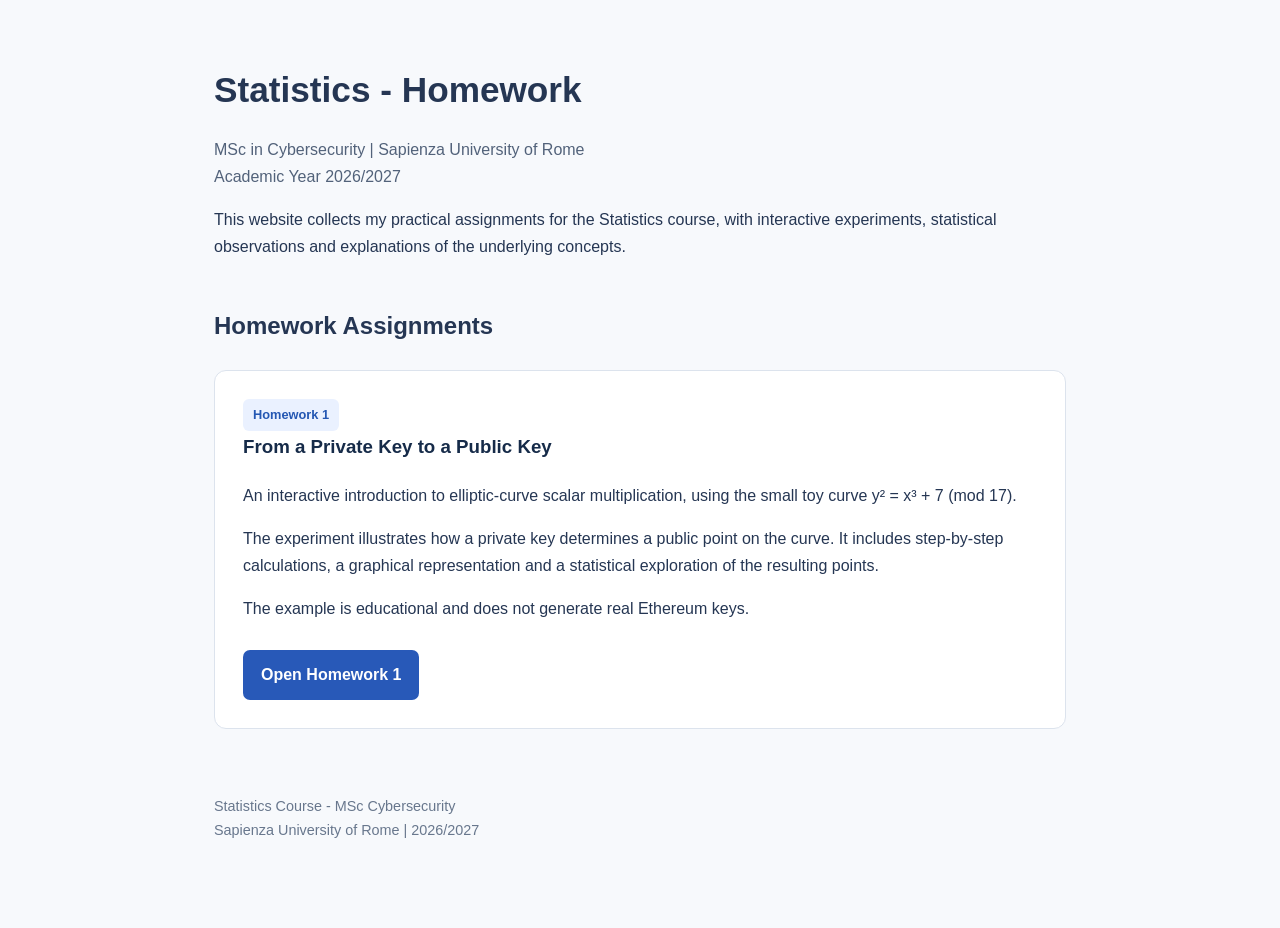
==== index.html @ 103f730e "Update homepage with Homework 1 link" ====
<!DOCTYPE html>
<html lang="en">
<head>
  <meta charset="UTF-8">
  <meta name="viewport" content="width=device-width, initial-scale=1.0">
  <title>Statistics | MSc Cybersecurity</title>
  <style>
    * {
      box-sizing: border-box;
    }

    body {
      font-family: Arial, sans-serif;
      max-width: 900px;
      margin: 60px auto;
      padding: 0 24px;
      line-height: 1.7;
      color: #253653;
      background: #f7f9fc;
    }

    h1 {
      font-size: 2.2rem;
      margin-bottom: 8px;
    }

    h2 {
      margin-top: 45px;
      font-size: 1.5rem;
    }

    .intro {
      color: #52627a;
    }

    .homework {
      background: #ffffff;
      border: 1px solid #dce3ed;
      border-radius: 12px;
      padding: 28px;
      margin-top: 24px;
    }

    .homework h3 {
      margin-top: 0;
      color: #162b49;
    }

    .tag {
      display: inline-block;
      font-size: 0.8rem;
      font-weight: bold;
      color: #2457b3;
      background: #eaf1ff;
      padding: 5px 10px;
      border-radius: 6px;
    }

    .button {
      display: inline-block;
      margin-top: 12px;
      padding: 11px 18px;
      background: #2859b8;
      color: #ffffff;
      text-decoration: none;
      border-radius: 7px;
      font-weight: bold;
    }

    .button:hover {
      background: #17438f;
    }

    footer {
      margin-top: 65px;
      padding-bottom: 25px;
      font-size: 0.9rem;
      color: #68778d;
    }
  </style>
</head>
<body>

  <header>
    <h1>Statistics - Homework</h1>
    <p class="intro">
      MSc in Cybersecurity | Sapienza University of Rome
      <br>
      Academic Year 2026/2027
    </p>
    <p>
      This website collects my practical assignments for the
      Statistics course, with interactive experiments,
      statistical observations and explanations of the
      underlying concepts.
    </p>
  </header>

  <main>
    <h2>Homework Assignments</h2>

    <section class="homework">
      <span class="tag">Homework 1</span>

      <h3>From a Private Key to a Public Key</h3>

      <p>
        An interactive introduction to elliptic-curve scalar
        multiplication, using the small toy curve
        y² = x³ + 7 (mod 17).
      </p>

      <p>
        The experiment illustrates how a private key determines
        a public point on the curve. It includes step-by-step
        calculations, a graphical representation and a
        statistical exploration of the resulting points.
      </p>

      <p>
        The example is educational and does not generate
        real Ethereum keys.
      </p>

      <a class="button" href="homework-1/">
        Open Homework 1
      </a>
    </section>

  </main>

  <footer>
    Statistics Course - MSc Cybersecurity
    <br>
    Sapienza University of Rome | 2026/2027
  </footer>

</body>
</html>
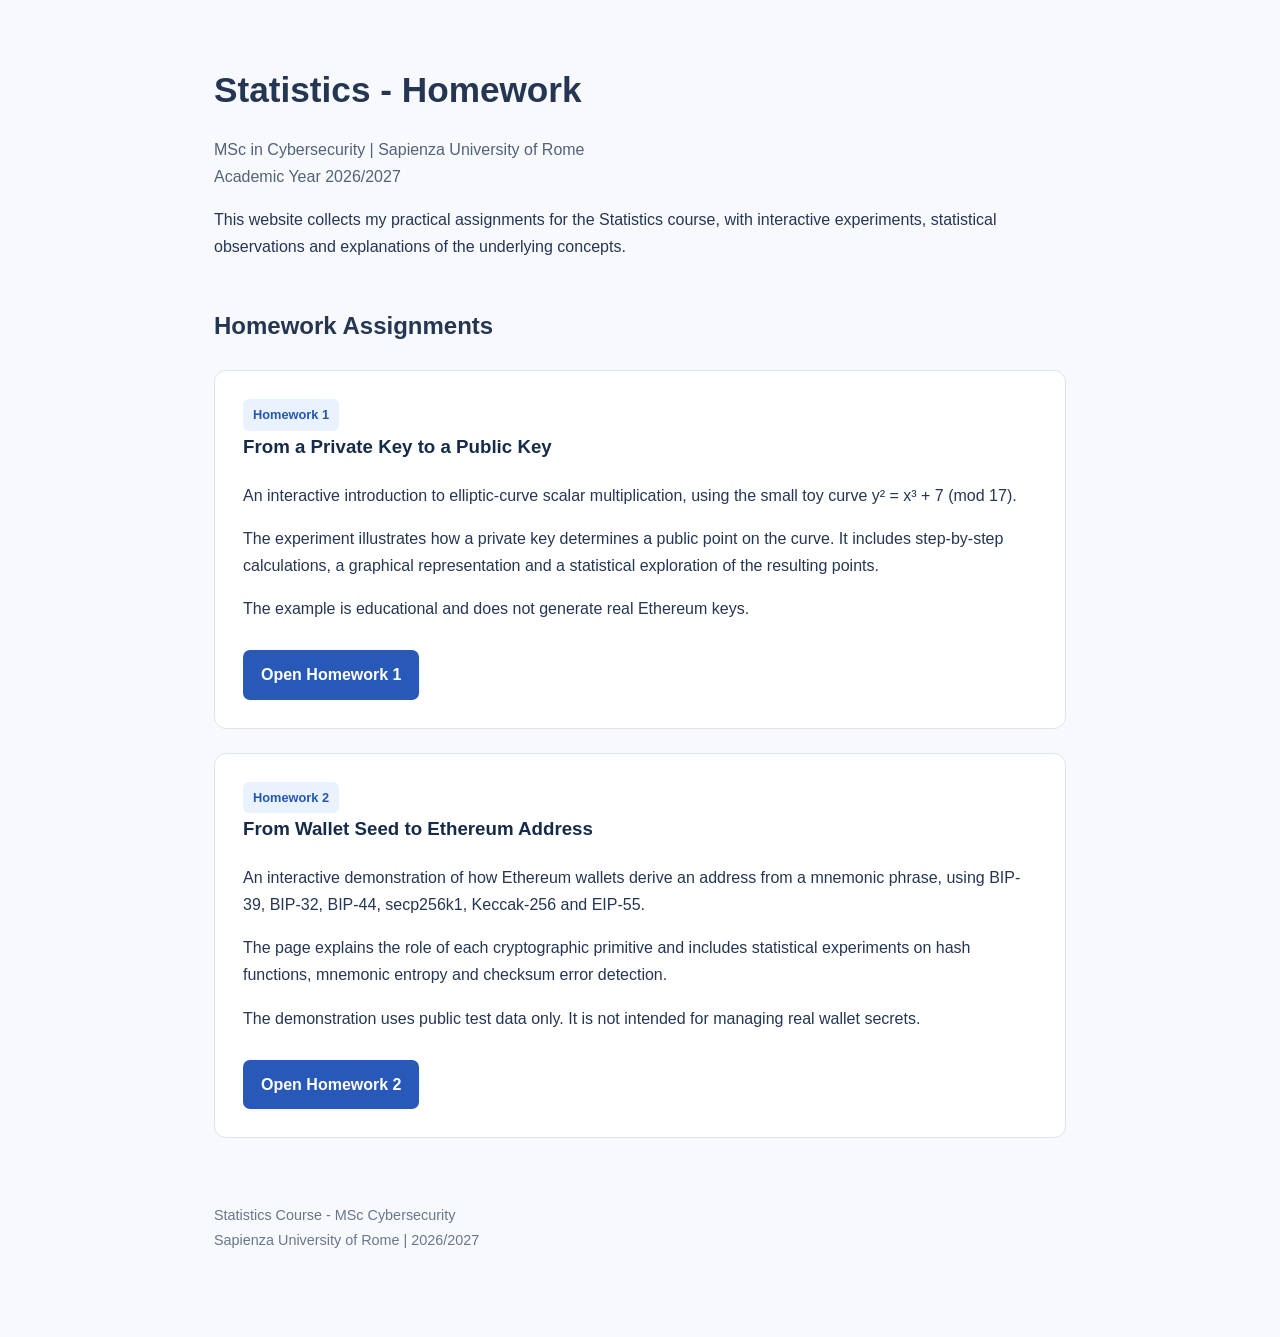
==== commit 9afb51d8: "Add Homework 2 link" ====
--- a/index.html
+++ b/index.html
@@ -127,6 +127,35 @@
         Open Homework 1
       </a>
     </section>
+  
+    <section class="homework">
+      <span class="tag">Homework 2</span>
+
+      <h3>From Wallet Seed to Ethereum Address</h3>
+
+      <p>
+        An interactive demonstration of how Ethereum wallets
+        derive an address from a mnemonic phrase, using
+        BIP-39, BIP-32, BIP-44, secp256k1, Keccak-256
+        and EIP-55.
+      </p>
+
+      <p>
+        The page explains the role of each cryptographic
+        primitive and includes statistical experiments
+        on hash functions, mnemonic entropy and
+        checksum error detection.
+      </p>
+
+      <p>
+        The demonstration uses public test data only.
+        It is not intended for managing real wallet secrets.
+      </p>
+
+      <a class="button" href="homework-2/">
+        Open Homework 2
+      </a>
+    </section>
 
   </main>
 
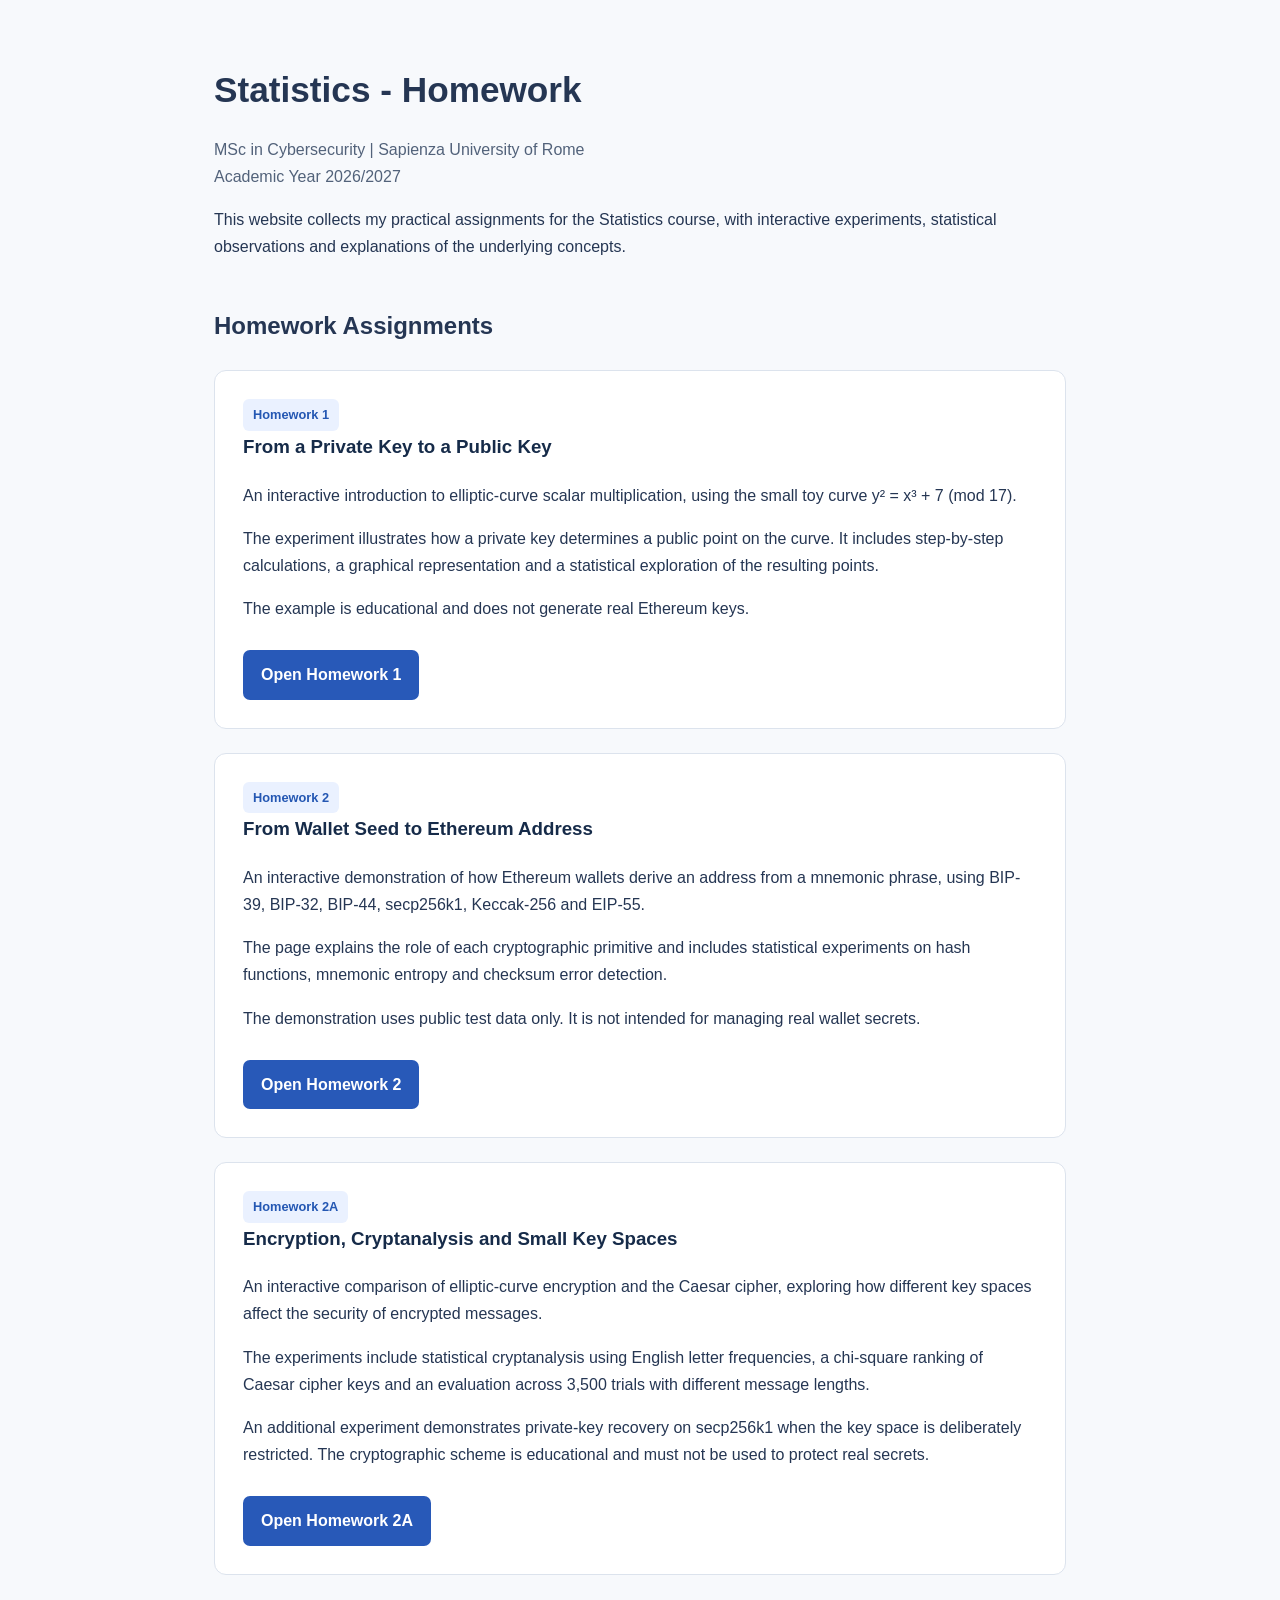
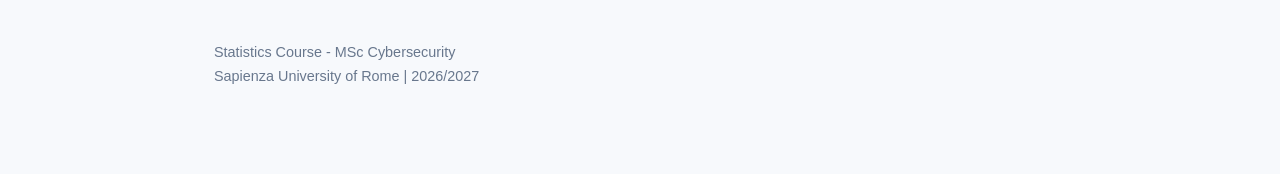
==== commit a16d9301: "Add Homework 2A to homepage" ====
--- a/index.html
+++ b/index.html
@@ -156,6 +156,36 @@
         Open Homework 2
       </a>
     </section>
+ 
+    <section class="homework">
+      <span class="tag">Homework 2A</span>
+
+      <h3>Encryption, Cryptanalysis and Small Key Spaces</h3>
+
+      <p>
+        An interactive comparison of elliptic-curve encryption
+        and the Caesar cipher, exploring how different key
+        spaces affect the security of encrypted messages.
+      </p>
+
+      <p>
+        The experiments include statistical cryptanalysis
+        using English letter frequencies, a chi-square
+        ranking of Caesar cipher keys and an evaluation
+        across 3,500 trials with different message lengths.
+      </p>
+
+      <p>
+        An additional experiment demonstrates private-key
+        recovery on secp256k1 when the key space is deliberately
+        restricted. The cryptographic scheme is educational
+        and must not be used to protect real secrets.
+      </p>
+
+      <a class="button" href="homework-2a/">
+        Open Homework 2A
+      </a>
+    </section>
 
   </main>
 
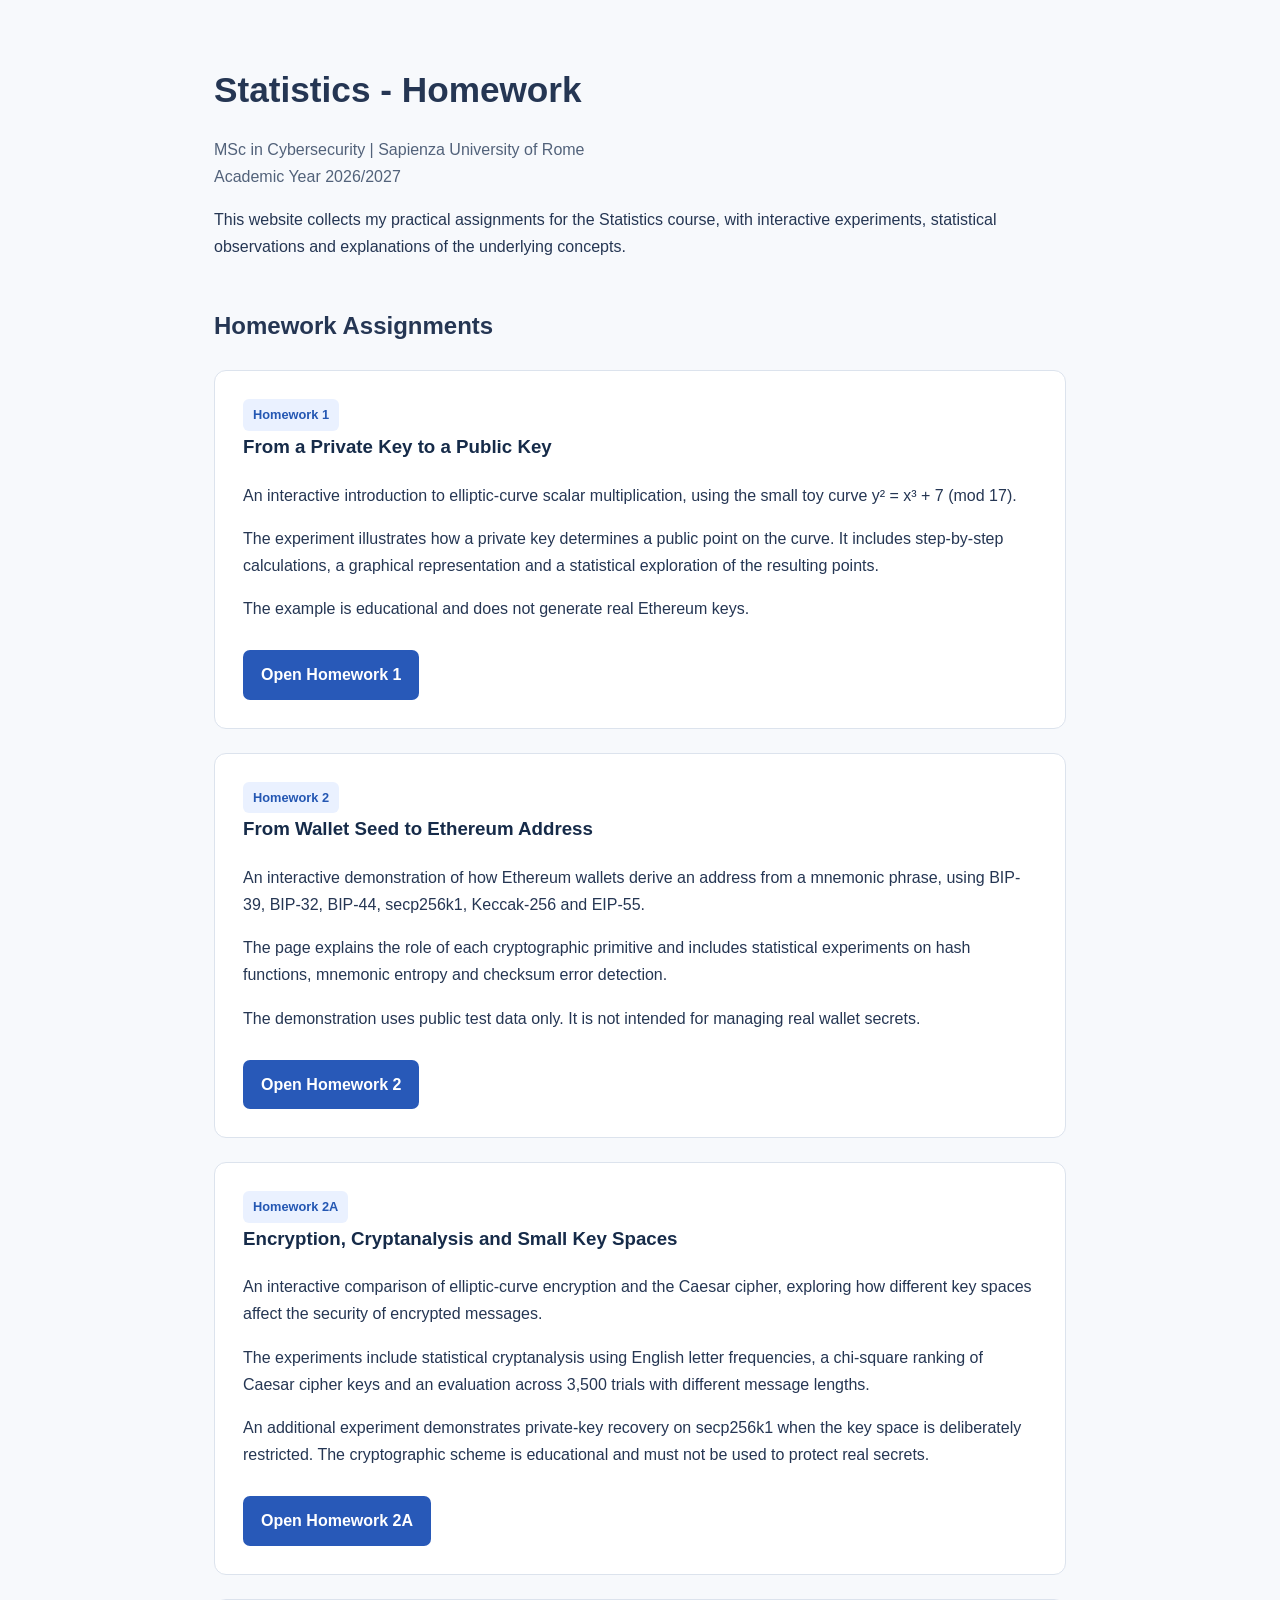
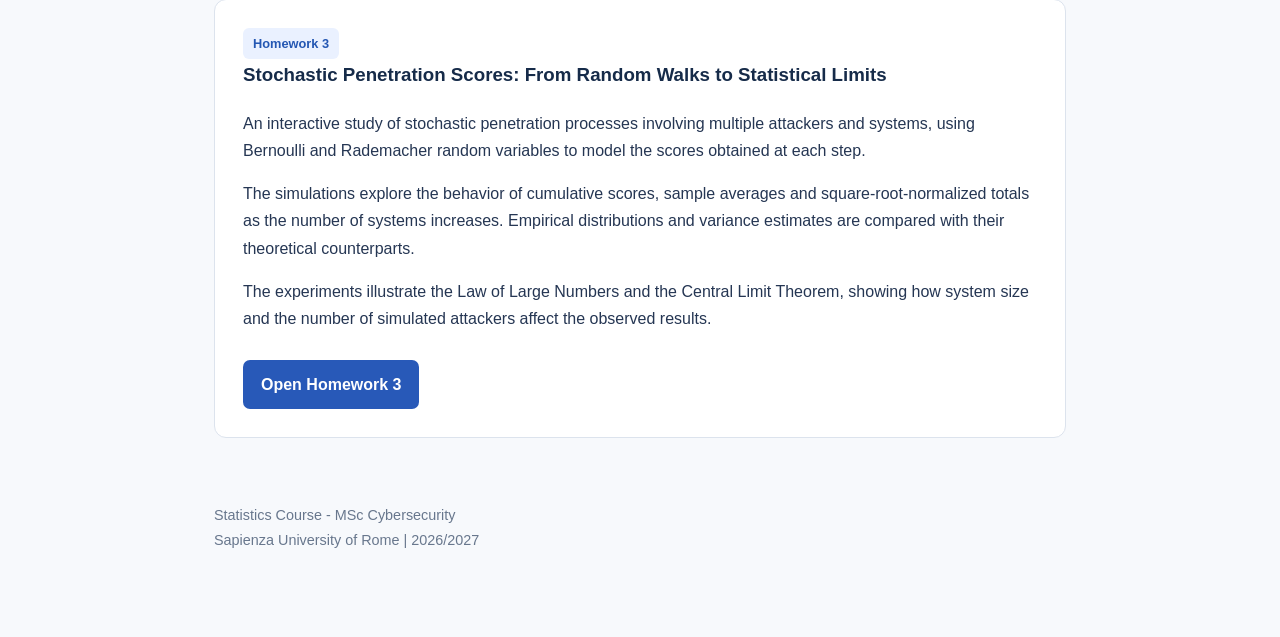
==== commit a17d476b: "Update homepage with Homework 3" ====
--- a/index.html
+++ b/index.html
@@ -187,6 +187,38 @@
       </a>
     </section>
 
+    <section class="homework">
+      <span class="tag">Homework 3</span>
+
+      <h3>Stochastic Penetration Scores: From Random Walks to Statistical Limits</h3>
+
+      <p>
+        An interactive study of stochastic penetration processes
+        involving multiple attackers and systems, using Bernoulli
+        and Rademacher random variables to model the scores
+        obtained at each step.
+      </p>
+
+      <p>
+        The simulations explore the behavior of cumulative scores,
+        sample averages and square-root-normalized totals as the
+        number of systems increases. Empirical distributions and
+        variance estimates are compared with their theoretical
+        counterparts.
+      </p>
+
+      <p>
+        The experiments illustrate the Law of Large Numbers and
+        the Central Limit Theorem, showing how system size and
+        the number of simulated attackers affect the observed
+        results.
+      </p>
+
+      <a class="button" href="homework-3/">
+        Open Homework 3
+      </a>
+    </section>
+
   </main>
 
   <footer>
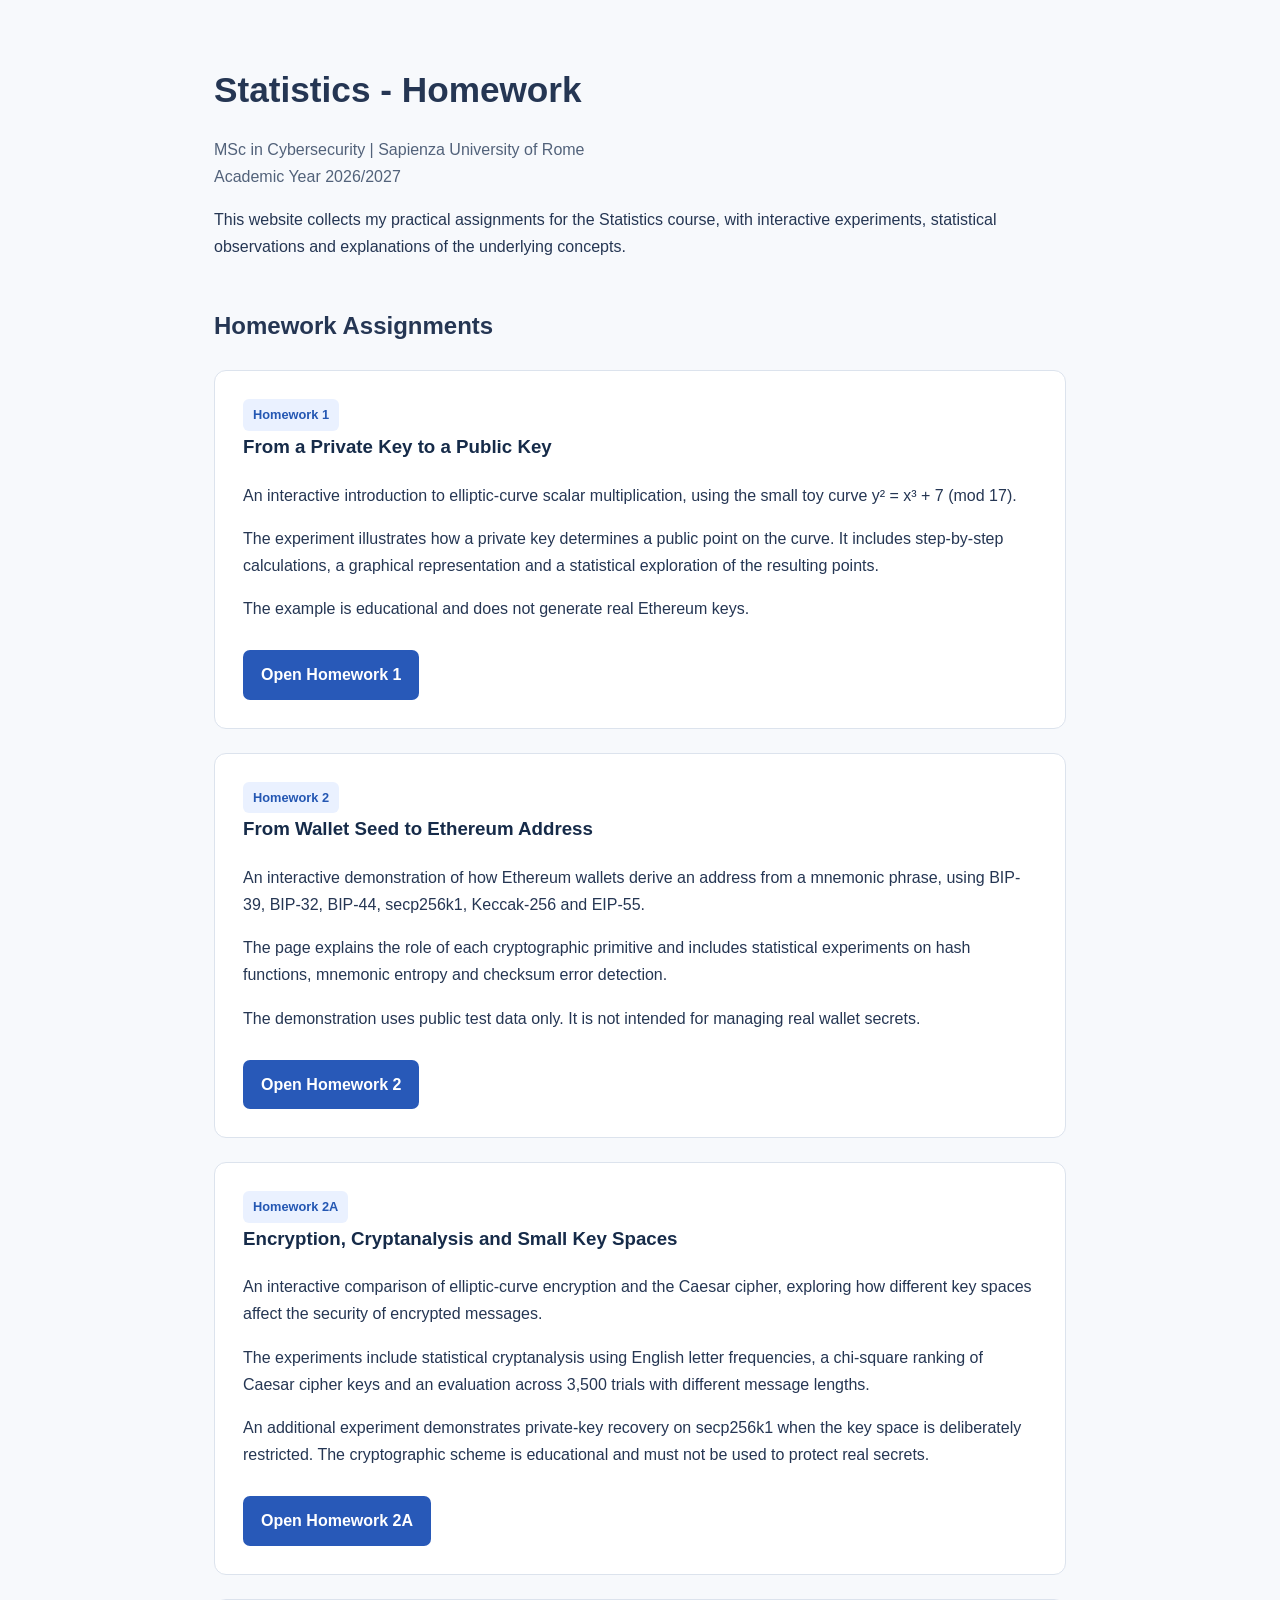
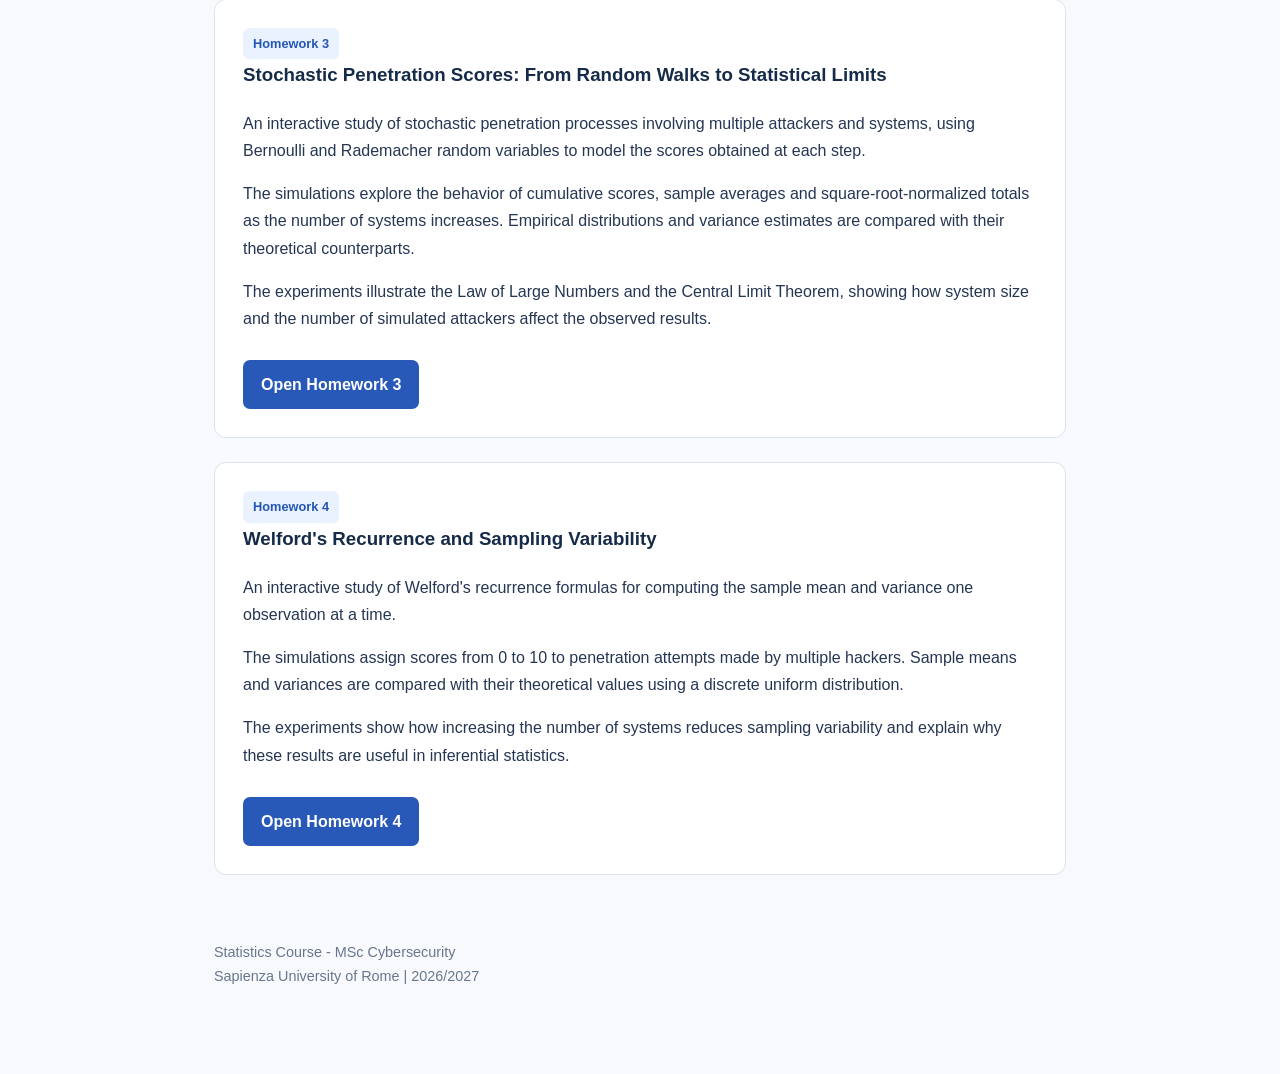
==== commit 384b5ba1: "Update index for hw4.html" ====
--- a/index.html
+++ b/index.html
@@ -218,6 +218,37 @@
         Open Homework 3
       </a>
     </section>
+   
+    <section class="homework">
+      <span class="tag">Homework 4</span>
+
+      <h3>Welford's Recurrence and Sampling Variability</h3>
+
+      <p>
+        An interactive study of Welford's recurrence formulas
+        for computing the sample mean and variance one
+        observation at a time.
+      </p>
+
+      <p>
+        The simulations assign scores from 0 to 10 to
+        penetration attempts made by multiple hackers.
+        Sample means and variances are compared with
+        their theoretical values using a discrete
+        uniform distribution.
+      </p>
+
+      <p>
+        The experiments show how increasing the number
+        of systems reduces sampling variability and
+        explain why these results are useful in
+        inferential statistics.
+      </p>
+
+      <a class="button" href="homework-4/">
+        Open Homework 4
+      </a>
+    </section>
 
   </main>
 
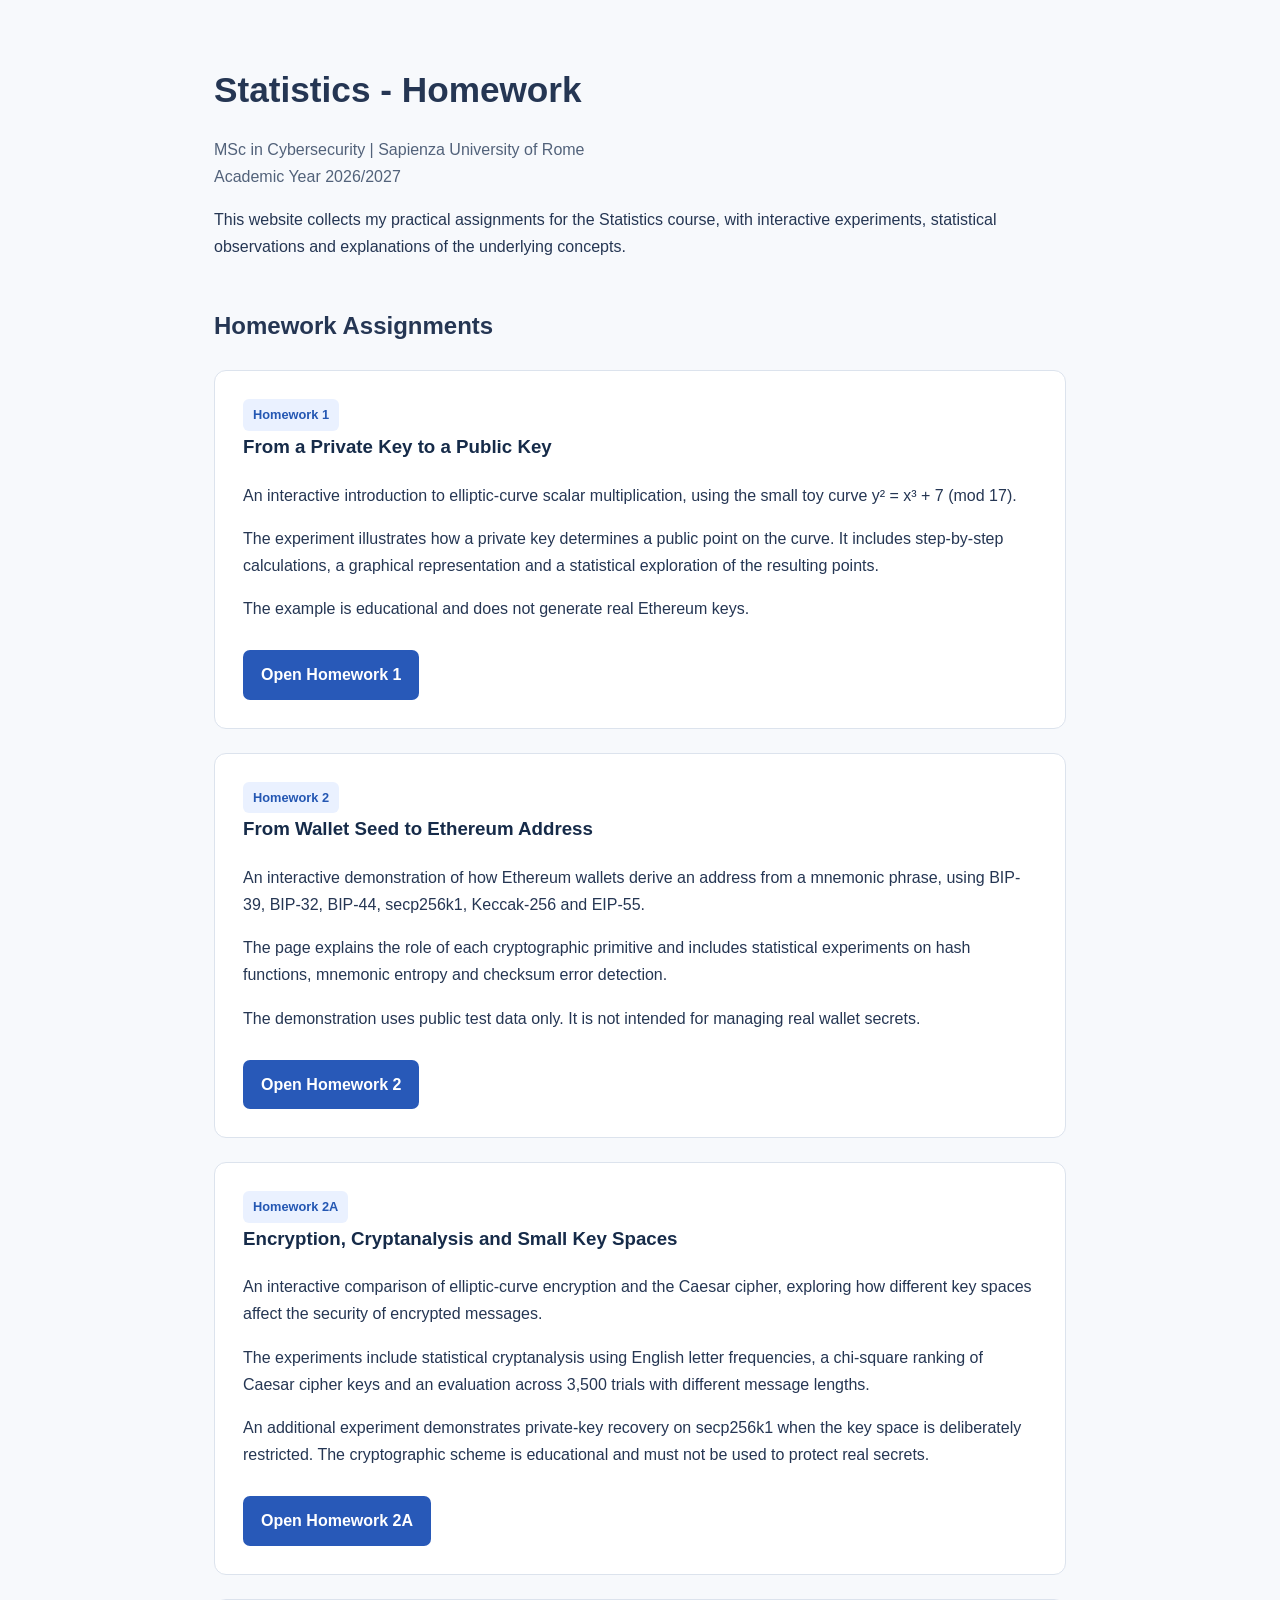
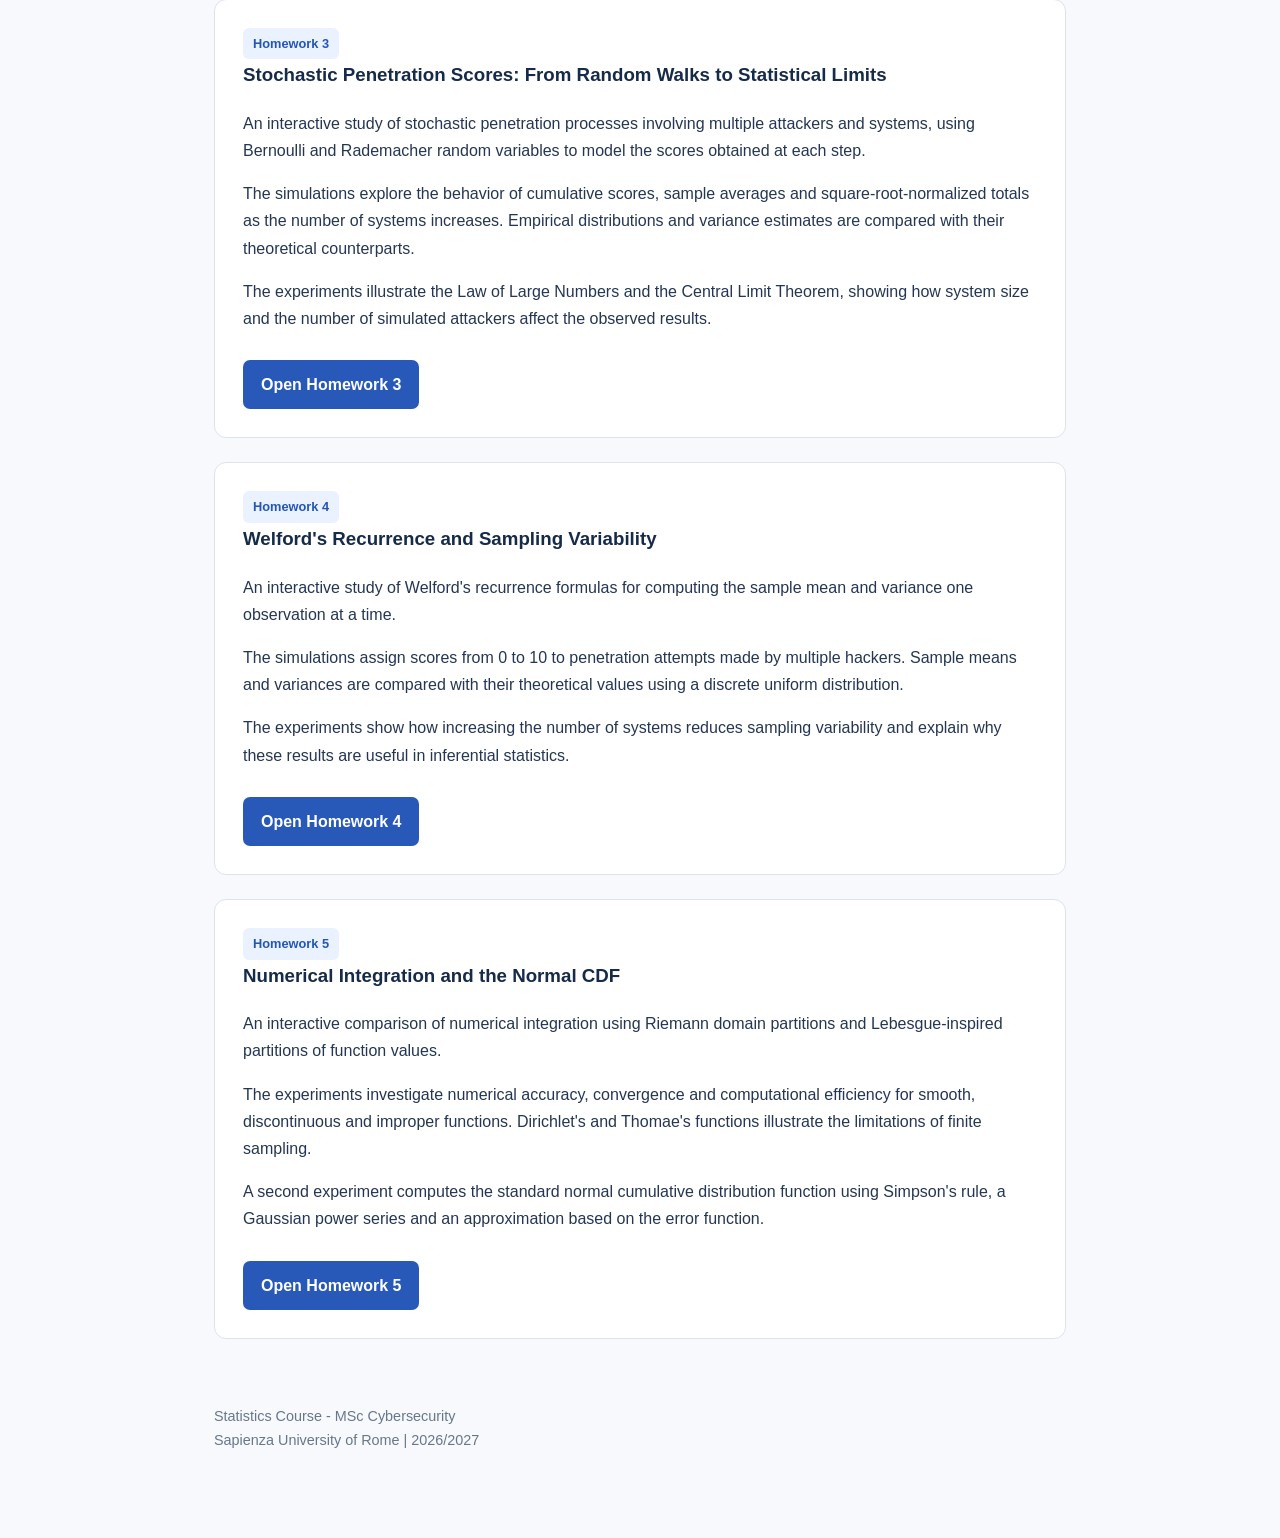
==== commit 55434068: "add homepage link to HW5 navigation" ====
--- a/index.html
+++ b/index.html
@@ -250,6 +250,37 @@
       </a>
     </section>
 
+    <section class="homework">
+      <span class="tag">Homework 5</span>
+
+      <h3>Numerical Integration and the Normal CDF</h3>
+
+      <p>
+        An interactive comparison of numerical integration
+        using Riemann domain partitions and Lebesgue-inspired
+        partitions of function values.
+      </p>
+
+      <p>
+        The experiments investigate numerical accuracy,
+        convergence and computational efficiency for
+        smooth, discontinuous and improper functions.
+        Dirichlet's and Thomae's functions illustrate
+        the limitations of finite sampling.
+      </p>
+
+      <p>
+        A second experiment computes the standard normal
+        cumulative distribution function using Simpson's
+        rule, a Gaussian power series and an approximation
+        based on the error function.
+      </p>
+
+      <a class="button" href="homework-5/">
+        Open Homework 5
+      </a>
+    </section>
+
   </main>
 
   <footer>
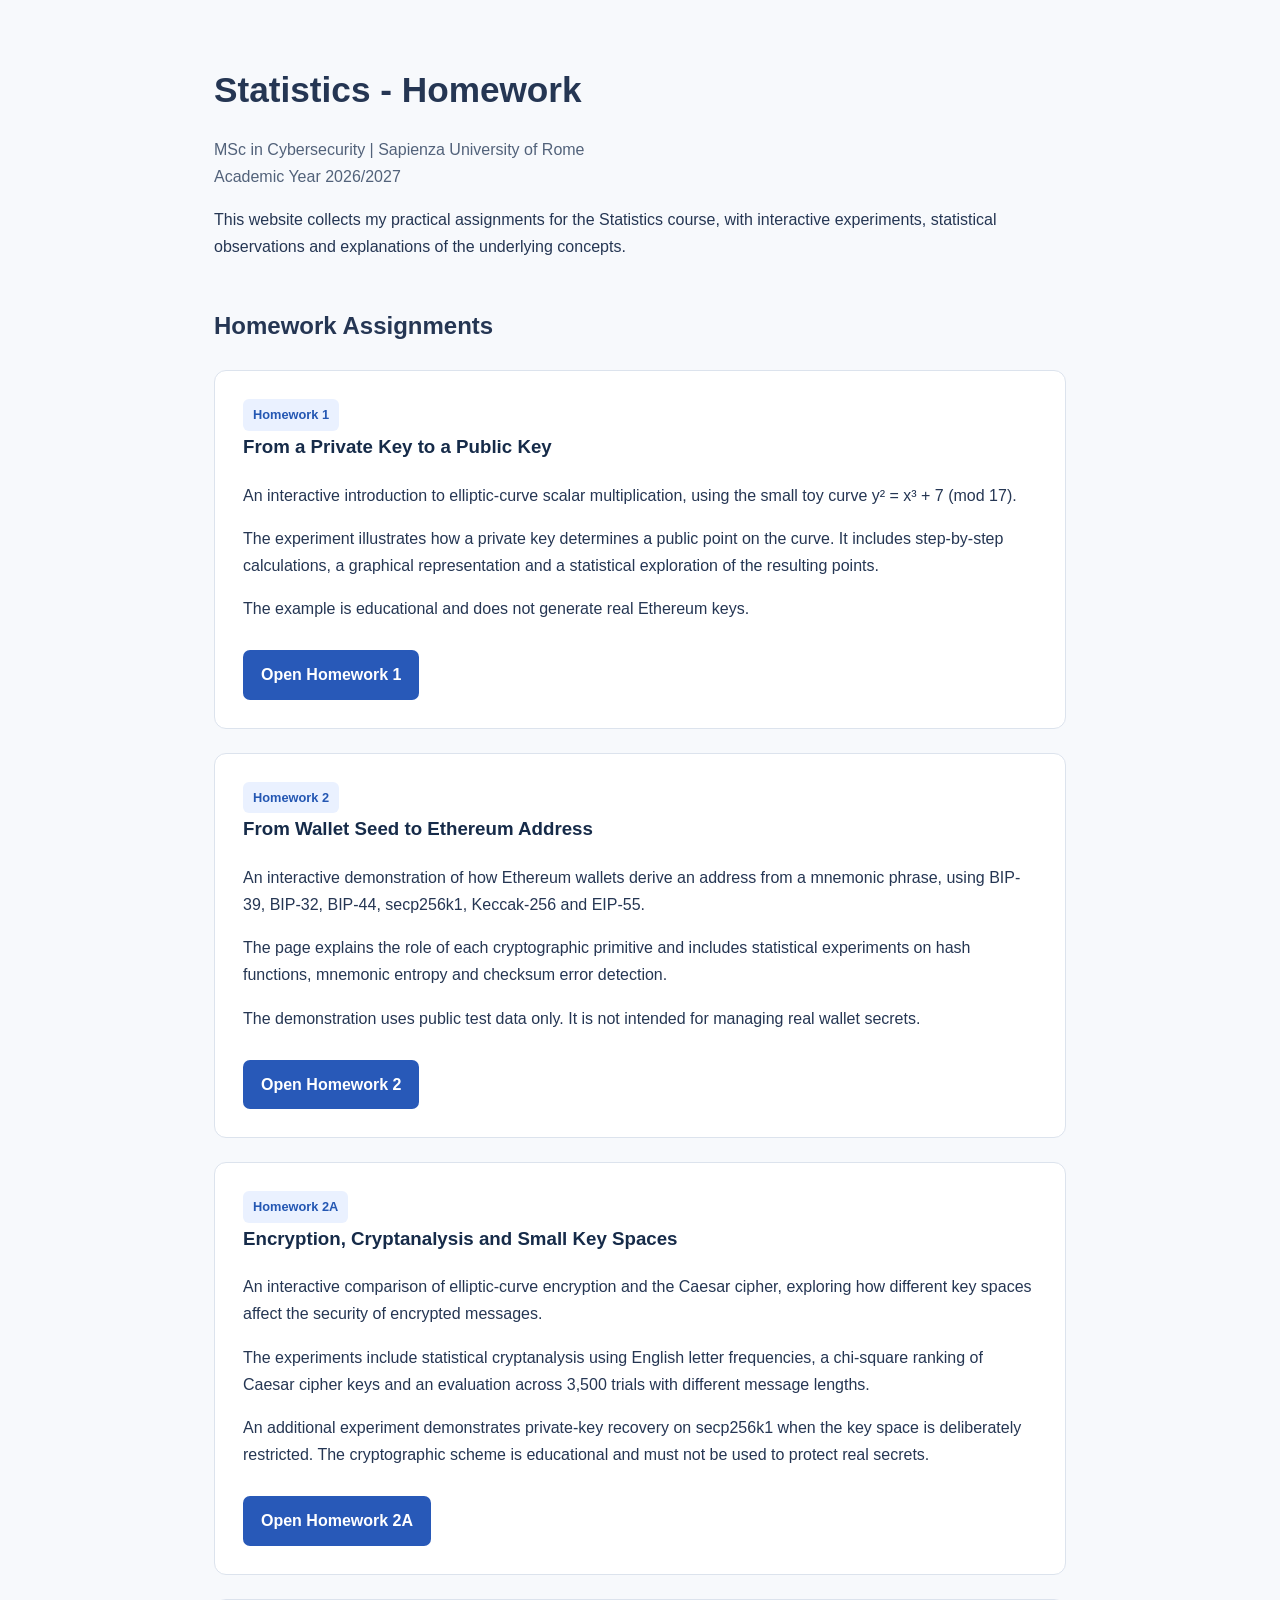
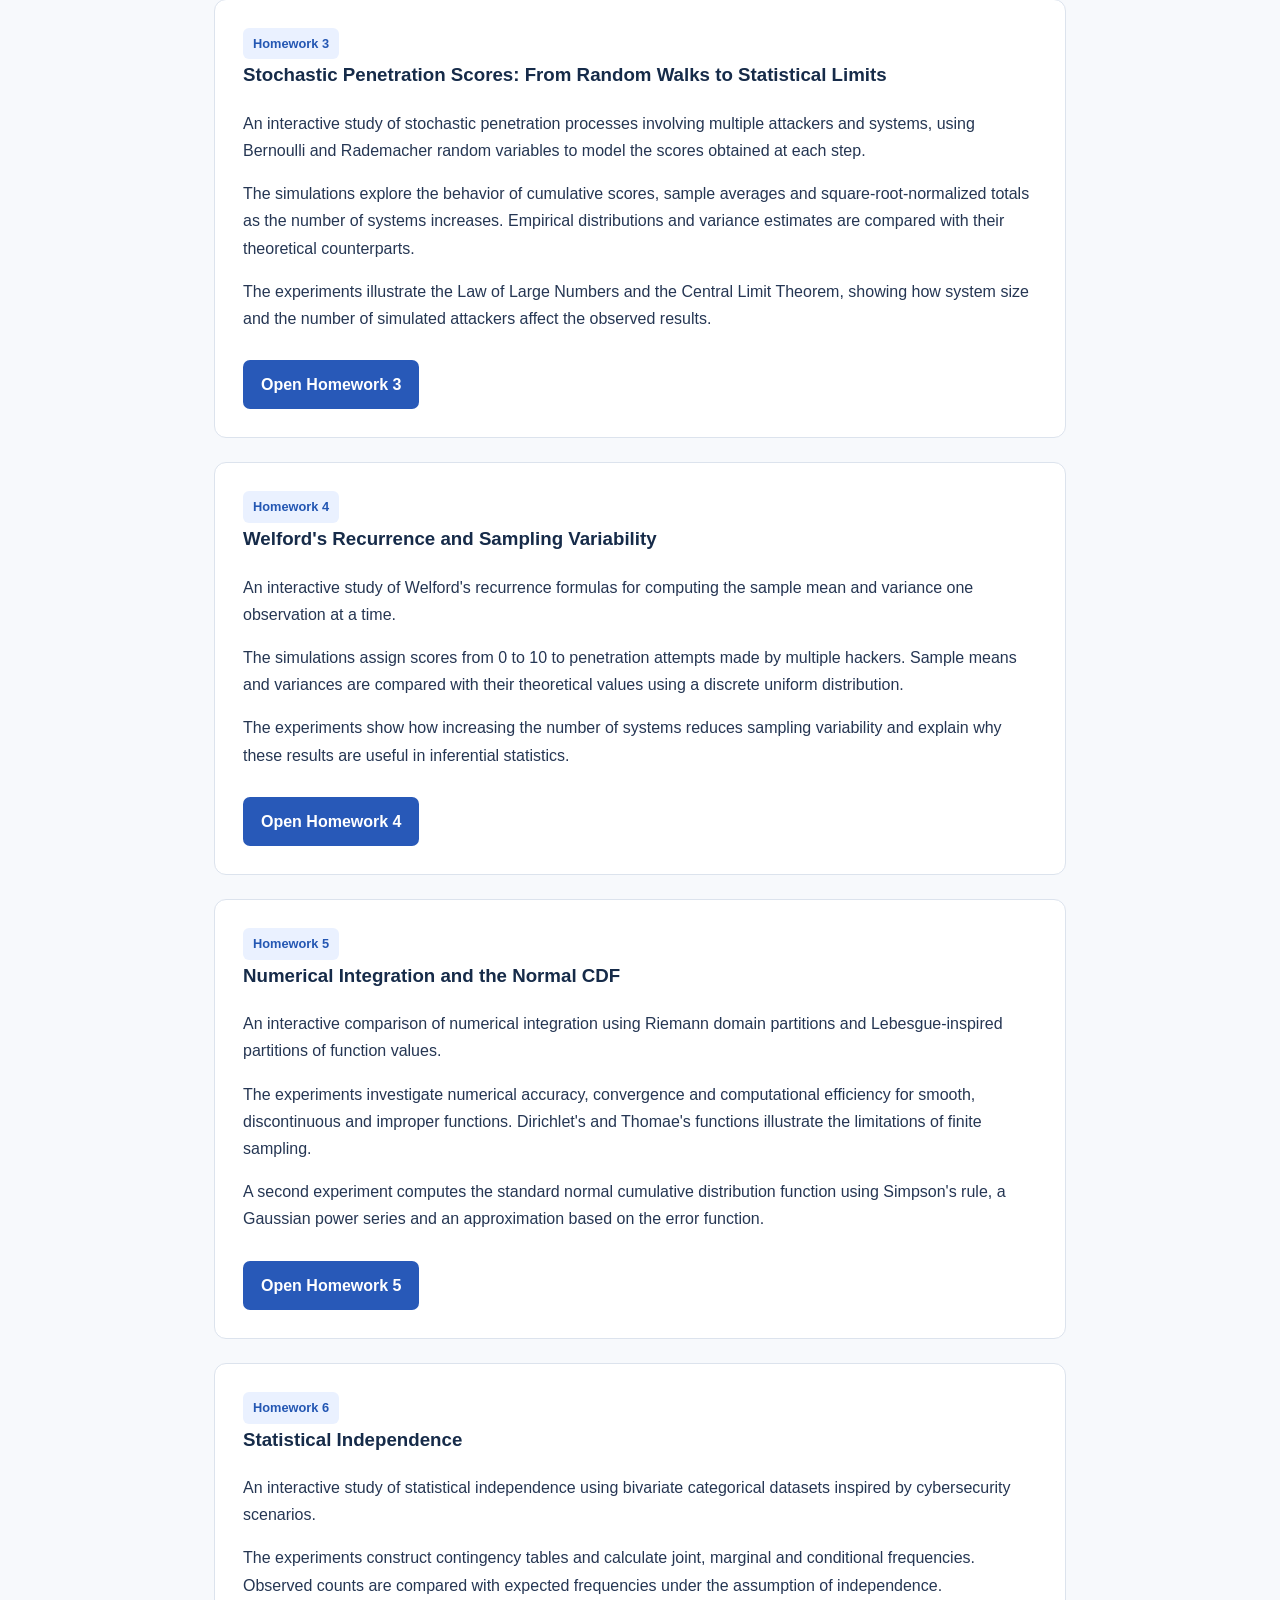
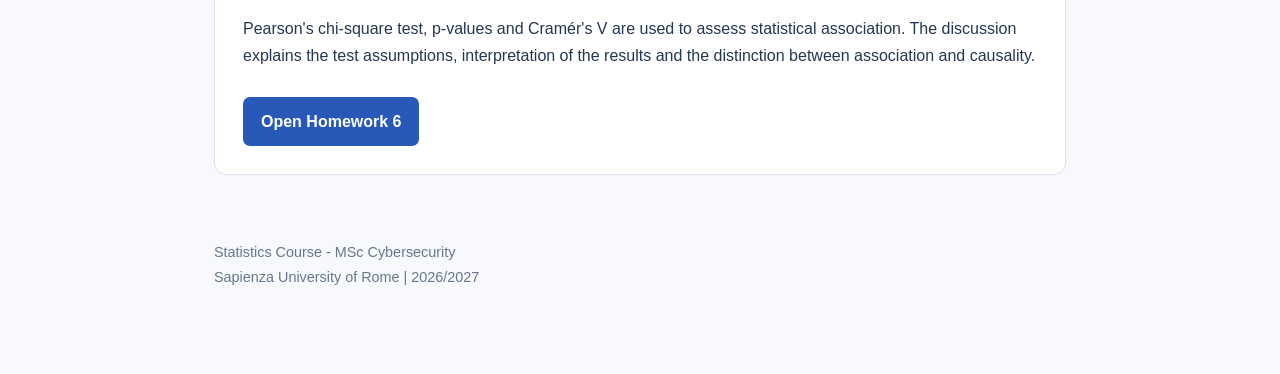
==== commit e3f96855: "Add Homework 6 to homepage" ====
--- a/index.html
+++ b/index.html
@@ -280,7 +280,36 @@
         Open Homework 5
       </a>
     </section>
-
+    <section class="homework">
+      <span class="tag">Homework 6</span>
+
+      <h3>Statistical Independence</h3>
+
+      <p>
+        An interactive study of statistical independence
+        using bivariate categorical datasets inspired by
+        cybersecurity scenarios.
+      </p>
+
+      <p>
+        The experiments construct contingency tables and
+        calculate joint, marginal and conditional frequencies.
+        Observed counts are compared with expected frequencies
+        under the assumption of independence.
+      </p>
+
+      <p>
+        Pearson's chi-square test, p-values and Cramér's V
+        are used to assess statistical association.
+        The discussion explains the test assumptions,
+        interpretation of the results and the distinction
+        between association and causality.
+      </p>
+
+      <a class="button" href="homework-6/">
+        Open Homework 6
+      </a>
+    </section>
   </main>
 
   <footer>
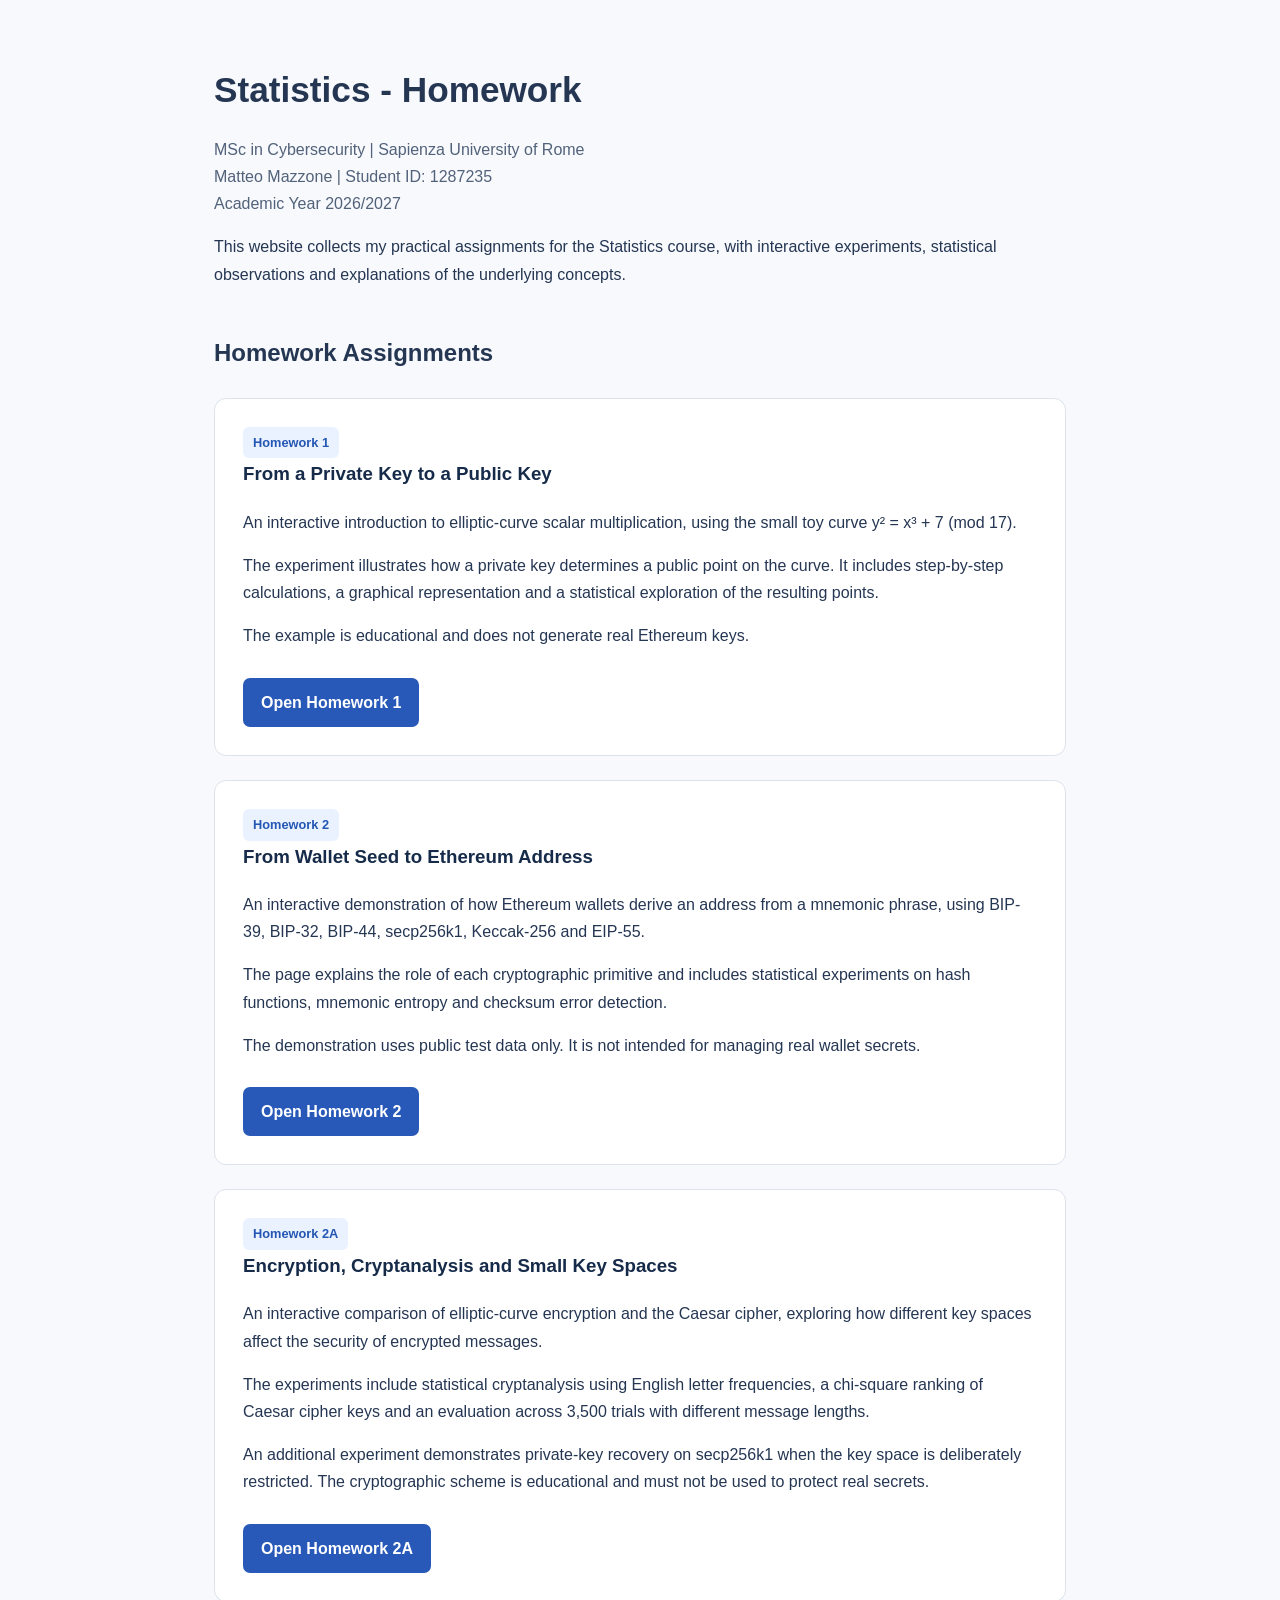
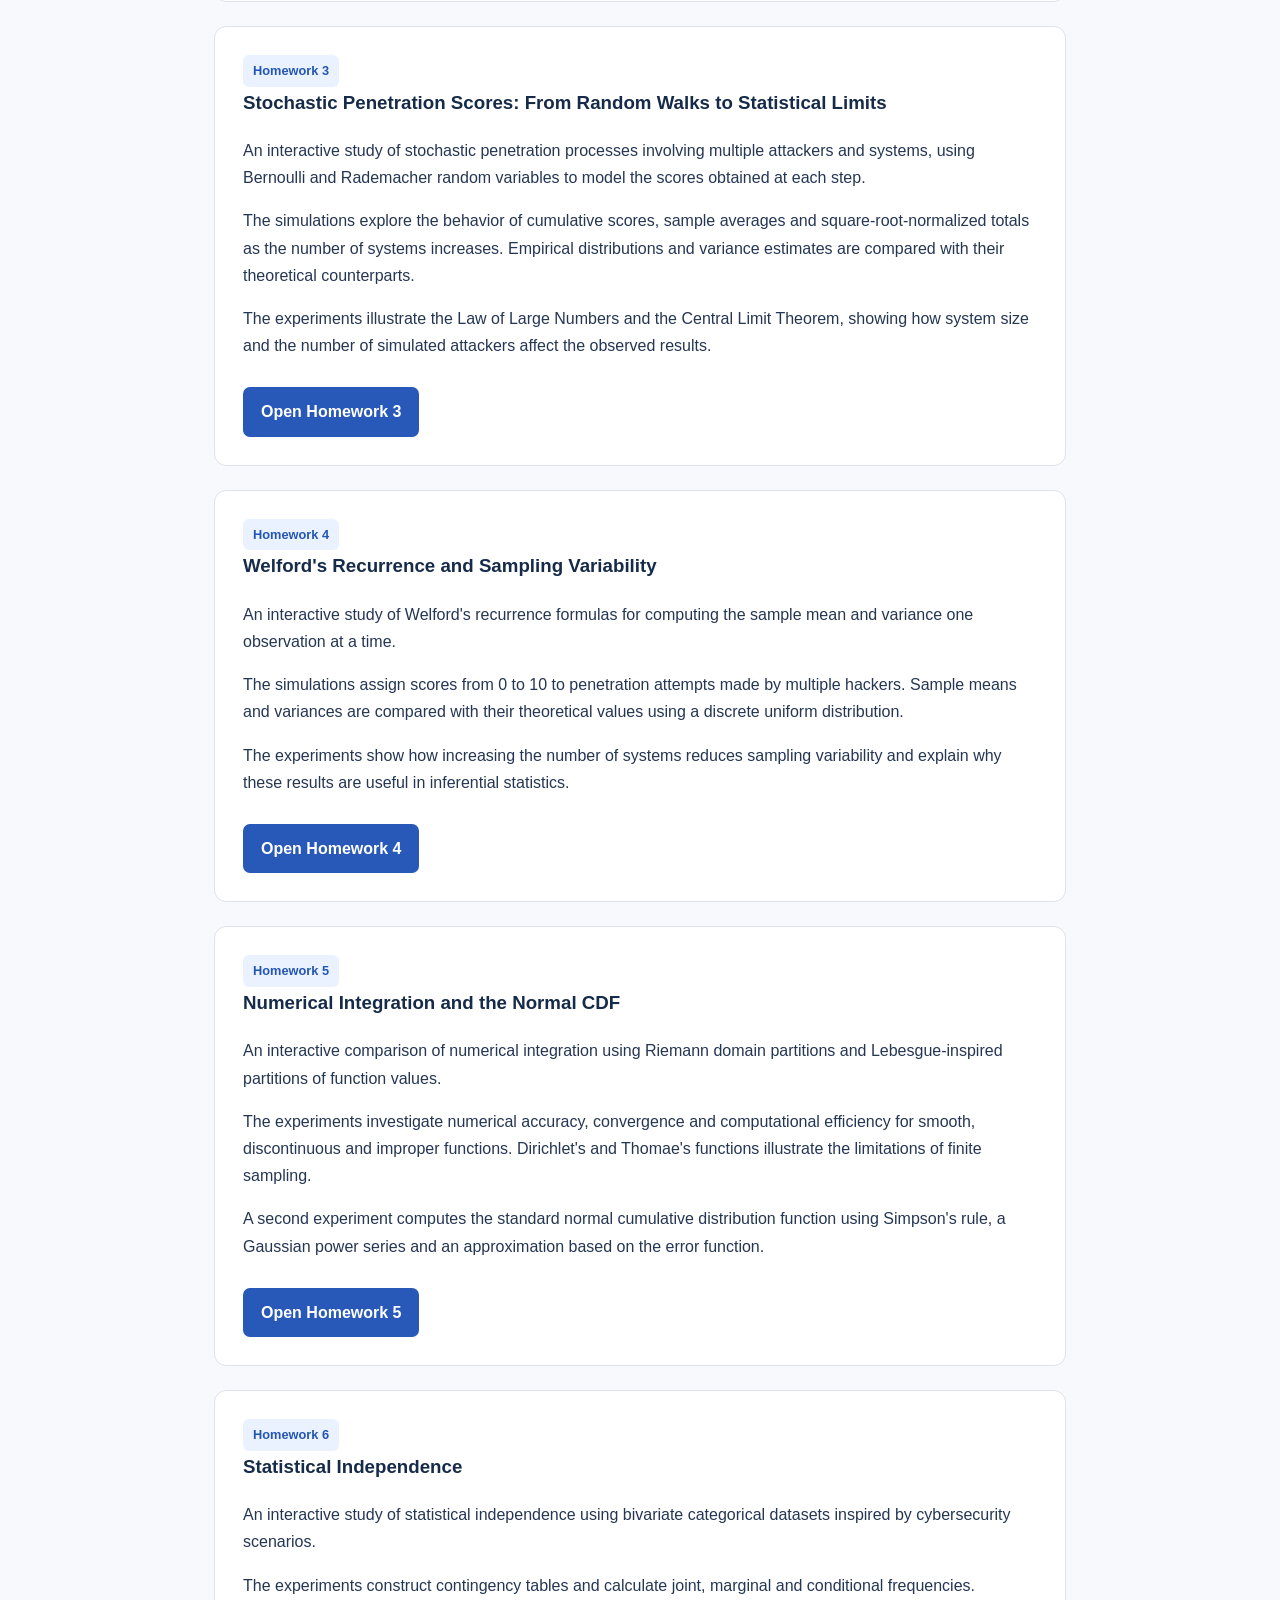
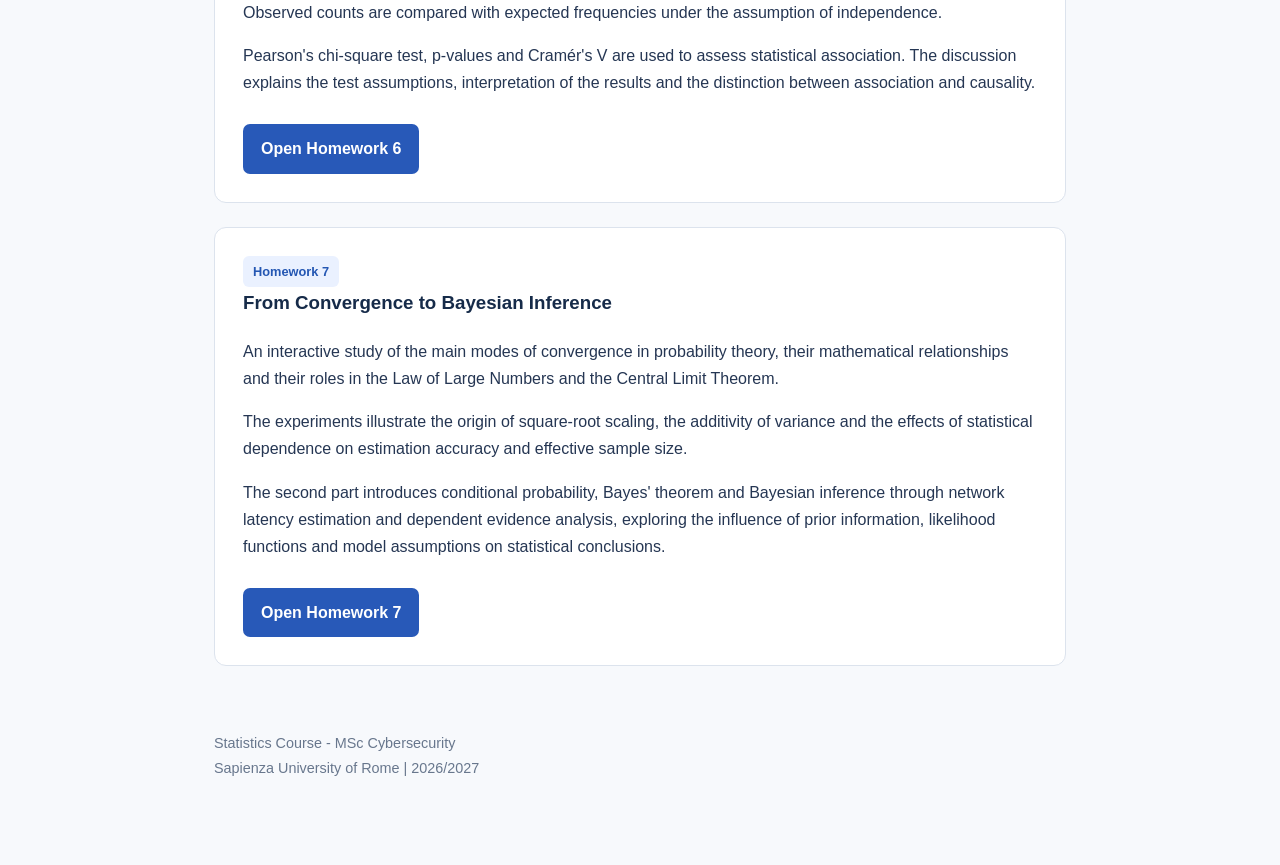
==== commit 3b11c161: "Add hw7" ====
--- a/index.html
+++ b/index.html
@@ -82,10 +82,12 @@
 </head>
 <body>
 
-  <header>
+    <header>
     <h1>Statistics - Homework</h1>
     <p class="intro">
       MSc in Cybersecurity | Sapienza University of Rome
+      <br>
+      Matteo Mazzone | Student ID: 1287235
       <br>
       Academic Year 2026/2027
     </p>
@@ -310,6 +312,40 @@
         Open Homework 6
       </a>
     </section>
+    
+    <section class="homework">
+      <span class="tag">Homework 7</span>
+
+      <h3>From Convergence to Bayesian Inference</h3>
+
+      <p>
+        An interactive study of the main modes of convergence
+        in probability theory, their mathematical relationships
+        and their roles in the Law of Large Numbers and
+        the Central Limit Theorem.
+      </p>
+
+      <p>
+        The experiments illustrate the origin of square-root
+        scaling, the additivity of variance and the effects
+        of statistical dependence on estimation accuracy
+        and effective sample size.
+      </p>
+
+      <p>
+        The second part introduces conditional probability,
+        Bayes' theorem and Bayesian inference through
+        network latency estimation and dependent evidence
+        analysis, exploring the influence of prior information,
+        likelihood functions and model assumptions on
+        statistical conclusions.
+      </p>
+
+      <a class="button" href="homework-7/">
+        Open Homework 7
+      </a>
+    </section>
+
   </main>
 
   <footer>
